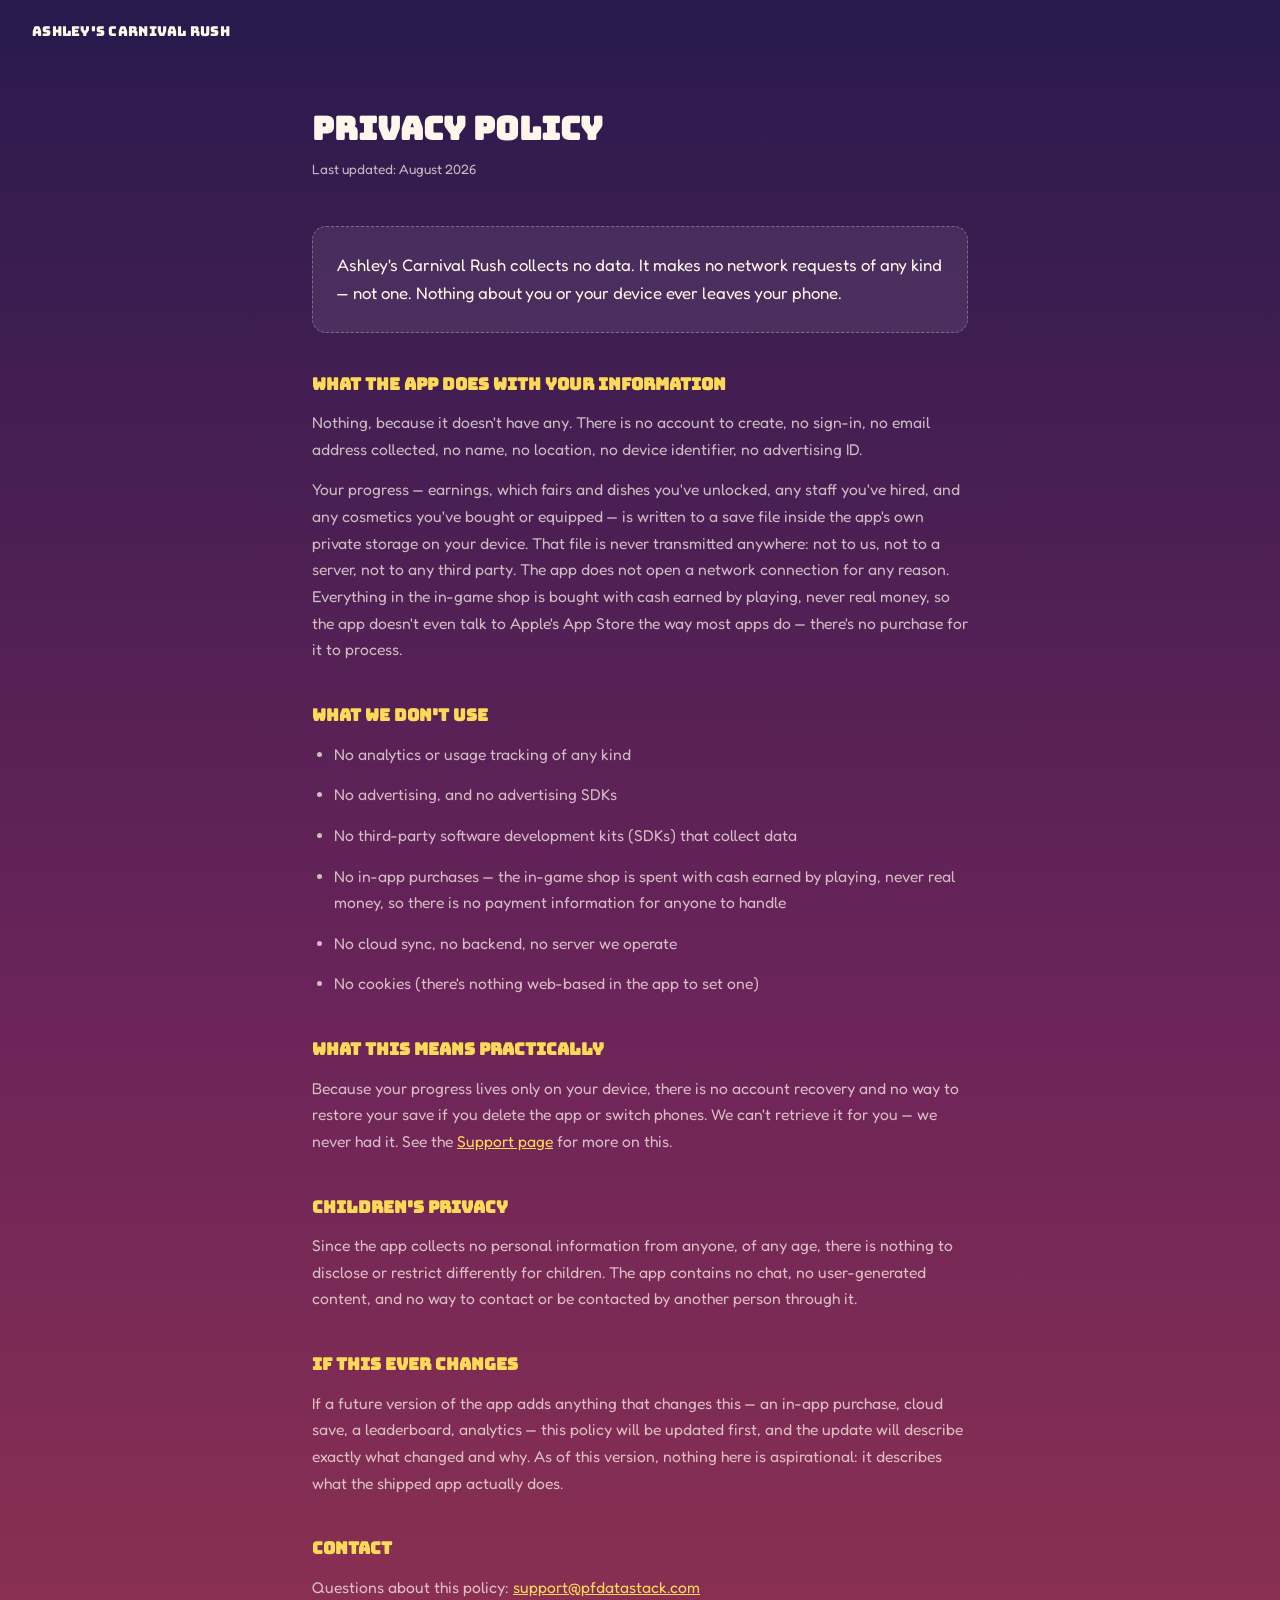
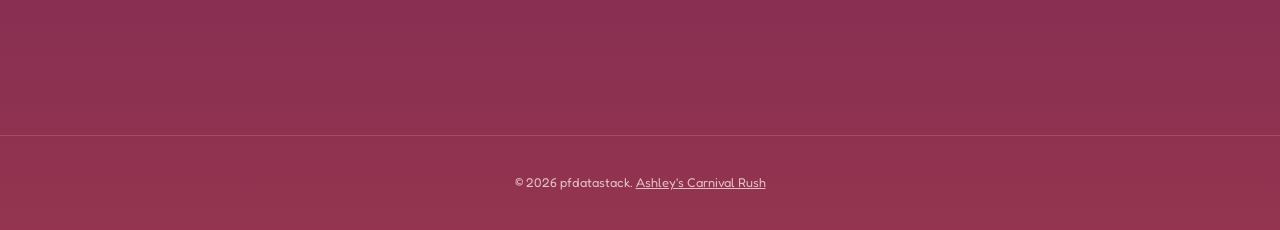
==== privacy.html @ dc7649eb "The support and privacy pages for Ashley's Carnival Rush App Store Connect requires both URLs to be " ====
<!DOCTYPE html>
<html lang="en">
<head>
<meta charset="UTF-8">
<meta name="viewport" content="width=device-width, initial-scale=1.0, viewport-fit=cover">
<title>Privacy Policy — Ashley's Carnival Rush</title>
<meta name="description" content="Ashley's Carnival Rush privacy policy: no ads, no tracking, no accounts, no network requests of any kind.">
<link rel="preconnect" href="https://fonts.googleapis.com">
<link rel="preconnect" href="https://fonts.gstatic.com" crossorigin>
<link href="https://fonts.googleapis.com/css2?family=Bungee&family=Fredoka:wght@400;500;600;700&display=swap" rel="stylesheet">
<style>
  :root{
    --purple-deep: #291A4D; --magenta: #6B2459; --sunset: #B84247;
    --gold: #FCD959; --red: #DE3D4D; --cream: #FFF7EC; --cream-dim: rgba(255,247,236,.72);
    --font-display: 'Bungee', 'Arial Black', sans-serif;
    --font-body: 'Fredoka', system-ui, sans-serif;
  }
  *{ margin:0; padding:0; box-sizing:border-box; }
  body{
    background:linear-gradient(180deg, var(--purple-deep) 0%, var(--magenta) 55%, var(--sunset) 140%);
    color:var(--cream); font-family:var(--font-body);
    line-height:1.7;
  }
  a{ color:var(--gold); }
  .wrap{ max-width:720px; margin:0 auto; padding:110px 32px 120px; }
  header.site-nav{
    position:fixed; top:0; left:0; right:0; z-index:100;
    display:flex; align-items:center; padding:20px 32px;
    background:linear-gradient(to bottom, rgba(41,26,77,.92) 45%, transparent);
  }
  .brand-word{
    font-family:var(--font-display); font-size:.85rem; letter-spacing:.02em;
  }
  h1{
    font-family:var(--font-display); font-size:2rem; margin-bottom:10px; line-height:1.2;
  }
  .updated{ color:var(--cream-dim); font-size:.85rem; margin-bottom:44px; }
  h2{
    font-family:var(--font-display); font-size:1.05rem; margin:40px 0 14px; color:var(--gold);
    line-height:1.4;
  }
  p, li{ color:var(--cream-dim); font-size:.98rem; margin-bottom:14px; }
  ul{ padding-left:22px; margin-bottom:14px; }
  .headline-box{
    background:rgba(255,255,255,.08); border:1.5px dashed rgba(255,247,236,.3);
    border-radius:14px; padding:24px; margin:28px 0;
  }
  .headline-box p{ color:var(--cream); margin-bottom:0; font-size:1.05rem; }
  footer{
    border-top:1px solid rgba(255,247,236,.14); padding:36px 32px;
    text-align:center; font-size:.8rem; color:var(--cream-dim);
  }
  footer a{ color:var(--cream-dim); }
</style>
</head>
<body>

<header class="site-nav">
  <a href="index.html" class="brand-word" style="text-decoration:none;color:var(--cream)">ASHLEY'S CARNIVAL RUSH</a>
</header>

<div class="wrap">
  <h1>Privacy Policy</h1>
  <p class="updated">Last updated: August 2026</p>

  <div class="headline-box">
    <p>Ashley's Carnival Rush collects no data. It makes no network requests
    of any kind — not one. Nothing about you or your device ever leaves your
    phone.</p>
  </div>

  <h2>What the app does with your information</h2>
  <p>Nothing, because it doesn't have any. There is no account to create, no
  sign-in, no email address collected, no name, no location, no device
  identifier, no advertising ID.</p>
  <p>Your progress — earnings, which fairs and dishes you've unlocked, any
  staff you've hired, and any cosmetics you've bought or equipped — is
  written to a save file inside the app's own private storage on your
  device. That file is never transmitted anywhere: not to us, not to a
  server, not to any third party. The app does not open a network
  connection for any reason. Everything in the in-game shop is bought with
  cash earned by playing, never real money, so the app doesn't even talk to
  Apple's App Store the way most apps do — there's no purchase for it to
  process.</p>

  <h2>What we don't use</h2>
  <ul>
    <li>No analytics or usage tracking of any kind</li>
    <li>No advertising, and no advertising SDKs</li>
    <li>No third-party software development kits (SDKs) that collect data</li>
    <li>No in-app purchases — the in-game shop is spent with cash earned by
        playing, never real money, so there is no payment information for
        anyone to handle</li>
    <li>No cloud sync, no backend, no server we operate</li>
    <li>No cookies (there's nothing web-based in the app to set one)</li>
  </ul>

  <h2>What this means practically</h2>
  <p>Because your progress lives only on your device, there is no account
  recovery and no way to restore your save if you delete the app or switch
  phones. We can't retrieve it for you — we never had it. See the
  <a href="support.html">Support page</a> for more on this.</p>

  <h2>Children's privacy</h2>
  <p>Since the app collects no personal information from anyone, of any age,
  there is nothing to disclose or restrict differently for children. The app
  contains no chat, no user-generated content, and no way to contact or be
  contacted by another person through it.</p>

  <h2>If this ever changes</h2>
  <p>If a future version of the app adds anything that changes this — an
  in-app purchase, cloud save, a leaderboard, analytics — this policy will be
  updated first, and the update will describe exactly what changed and why.
  As of this version, nothing here is aspirational: it describes what the
  shipped app actually does.</p>

  <h2>Contact</h2>
  <p>Questions about this policy: <a href="mailto:support@pfdatastack.com">support@pfdatastack.com</a></p>
</div>

<footer>
  &copy; 2026 pfdatastack. <a href="index.html">Ashley's Carnival Rush</a>
</footer>

</body>
</html>
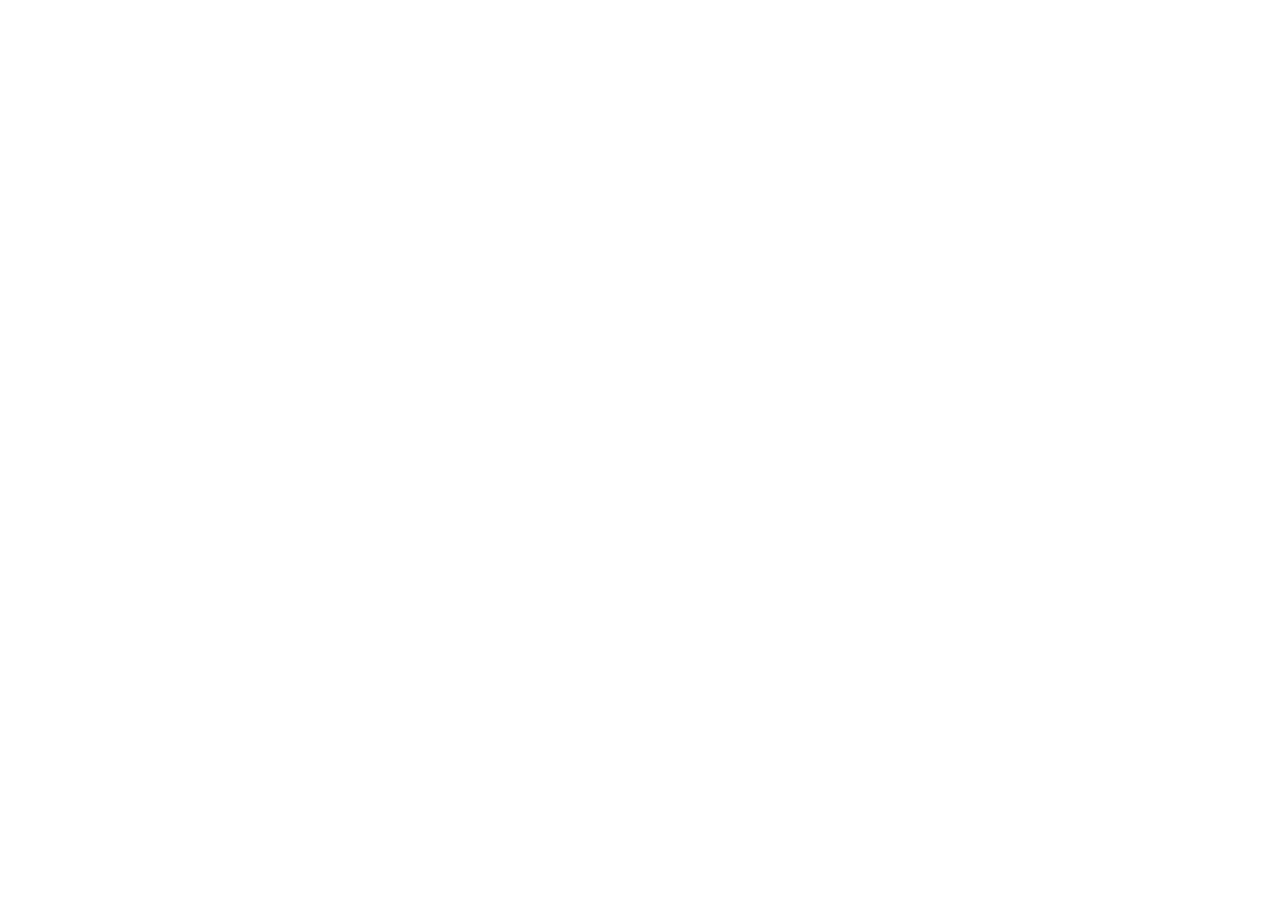
==== commit cb7d06ef: "Forward every page to pfdatastack.com/ashleys-carnival-rush/ The site moved; these pages keep their " ====
--- a/privacy.html
+++ b/privacy.html
@@ -1,6 +1,9 @@
 <!DOCTYPE html>
 <html lang="en">
 <head>
+<meta http-equiv="refresh" content="0; url=https://pfdatastack.com/ashleys-carnival-rush/privacy.html">
+<link rel="canonical" href="https://pfdatastack.com/ashleys-carnival-rush/privacy.html">
+
 <meta charset="UTF-8">
 <meta name="viewport" content="width=device-width, initial-scale=1.0, viewport-fit=cover">
 <title>Privacy Policy — Ashley's Carnival Rush</title>
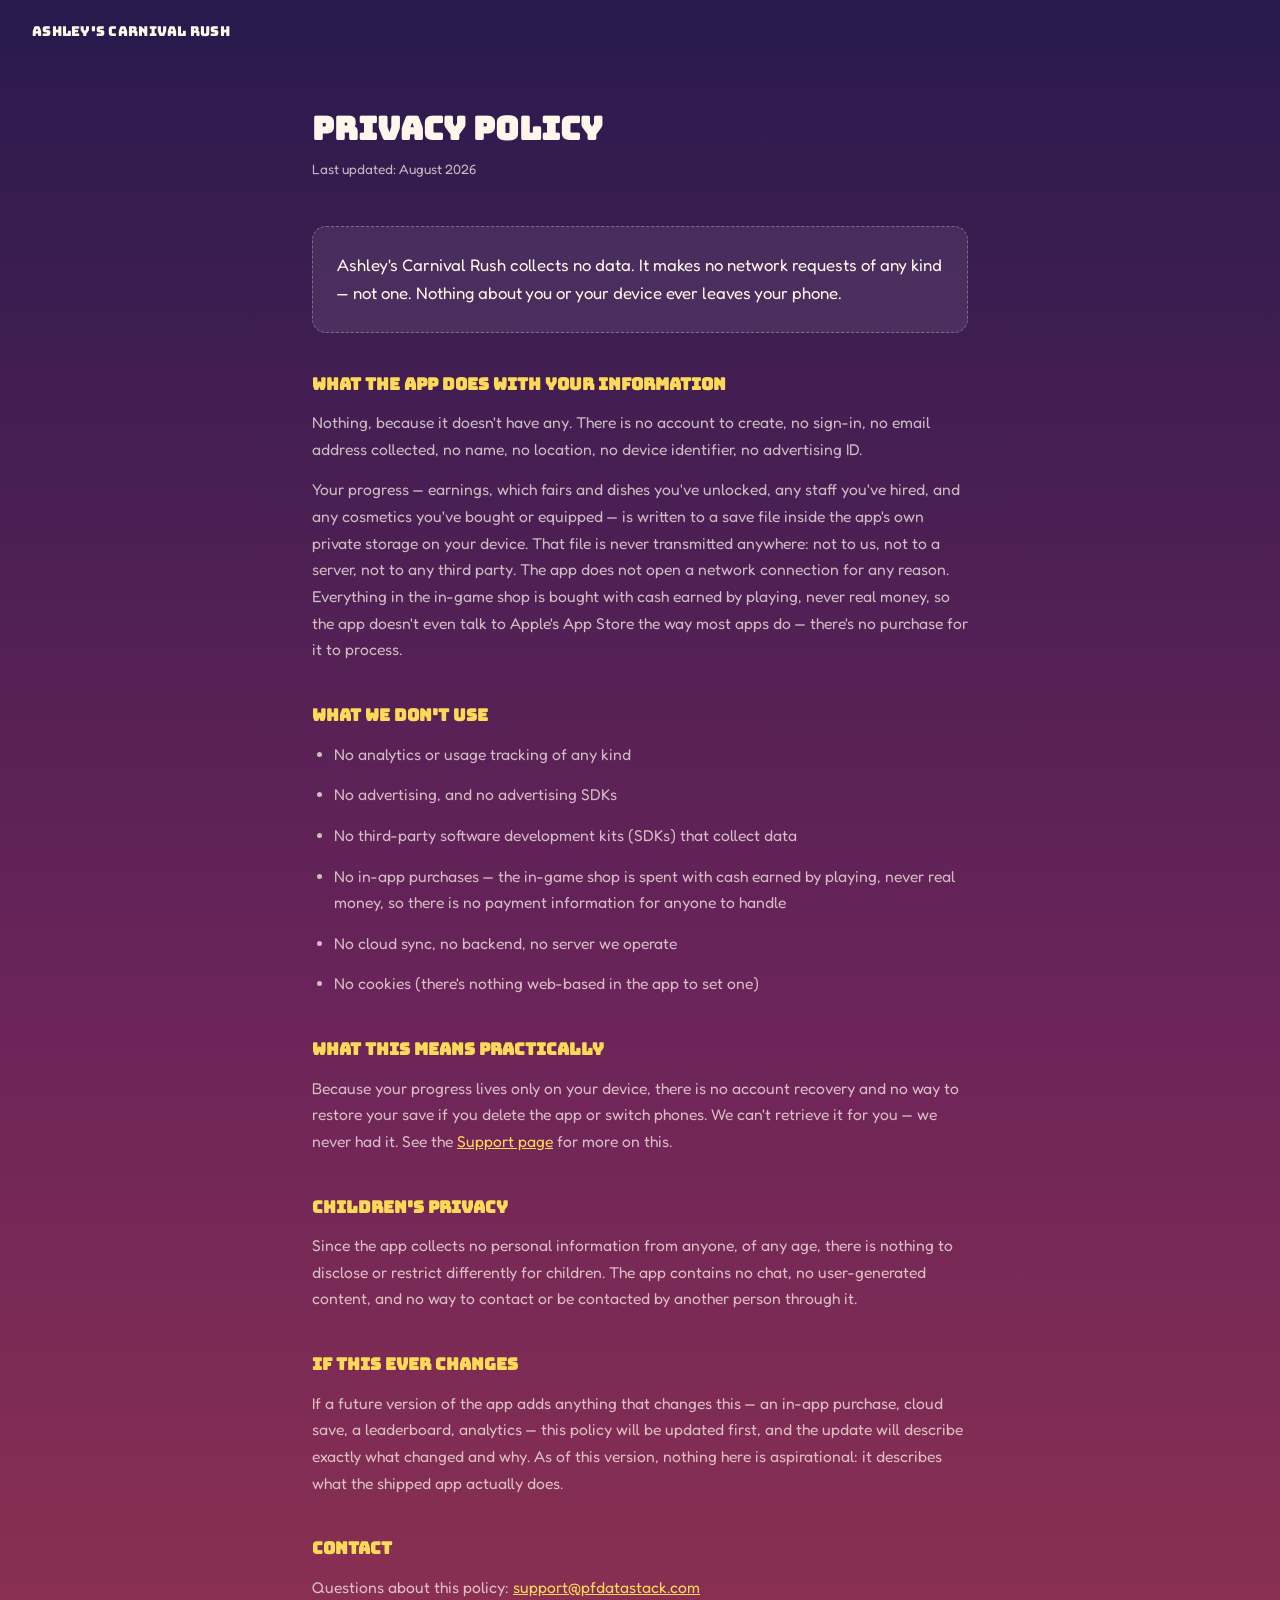
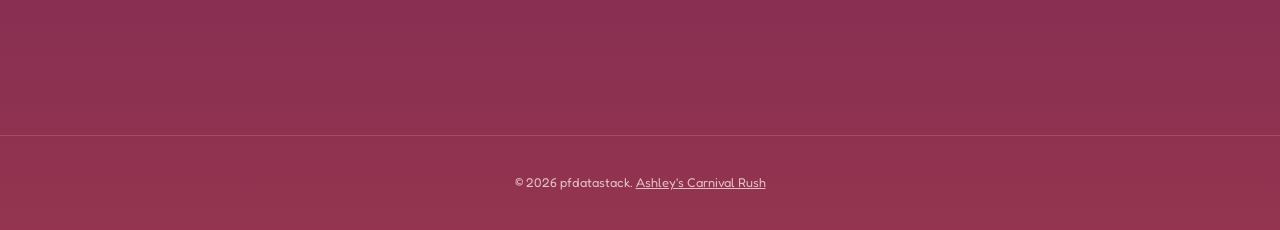
==== commit 17a9fc08: "Undo the forwarding: this is the one Carnival website (Paul, 2026-11-14) This reverts cb7d06e. The s" ====
--- a/privacy.html
+++ b/privacy.html
@@ -1,9 +1,6 @@
 <!DOCTYPE html>
 <html lang="en">
 <head>
-<meta http-equiv="refresh" content="0; url=https://pfdatastack.com/ashleys-carnival-rush/privacy.html">
-<link rel="canonical" href="https://pfdatastack.com/ashleys-carnival-rush/privacy.html">
-
 <meta charset="UTF-8">
 <meta name="viewport" content="width=device-width, initial-scale=1.0, viewport-fit=cover">
 <title>Privacy Policy — Ashley's Carnival Rush</title>
